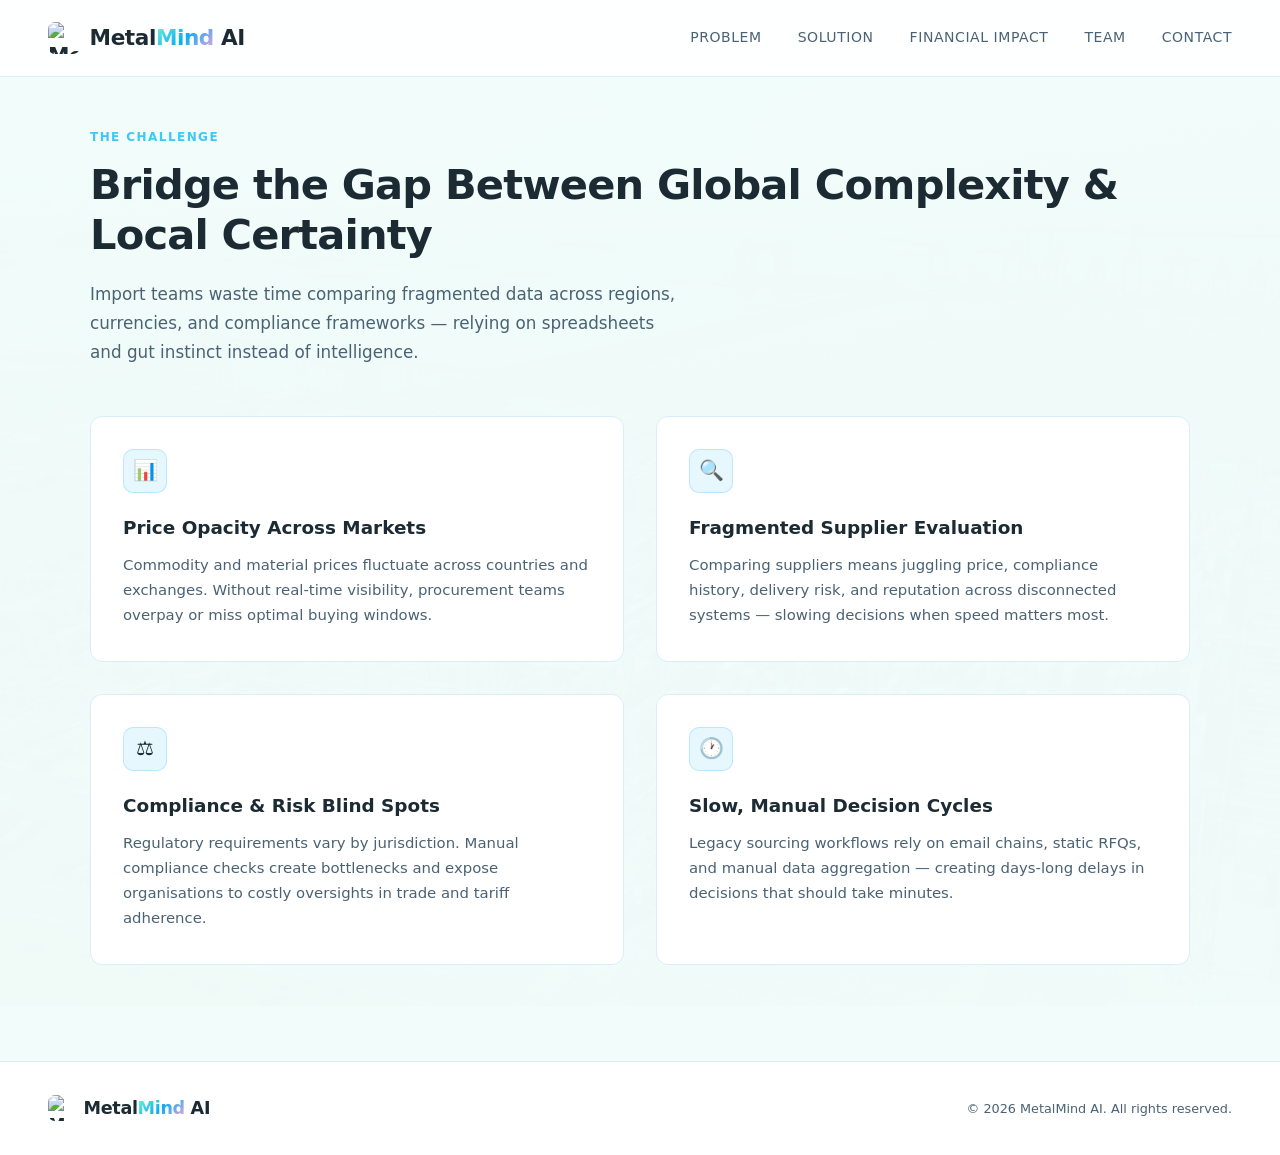
==== challenge.html @ c337da90 "Split landing page into multi-page site with shared stylesheet - Extract inline CSS (~860 lines) to " ====
<!DOCTYPE html>
<html lang="en">
<head>
<meta charset="UTF-8">
<meta name="viewport" content="width=device-width, initial-scale=1.0">
<title>The Challenge — MetalMind AI</title>
<link rel="icon" type="image/jpeg" href="Logo/Logo.png">
<link rel="stylesheet" href="styles.css">
</head>
<body>

<!-- NAV -->
<nav>
  <div class="nav-logo">
    <a href="index.html" style="display:flex;align-items:center;gap:0.6rem;text-decoration:none;color:inherit;">
      <img src="Logo/Logo.png" alt="MetalMind AI" class="nav-logo-img">
      <span class="nav-logo-name">Metal<span>Mind</span> AI</span>
    </a>
  </div>
  <div class="nav-links">
    <a href="challenge.html">Problem</a>
    <a href="solution.html">Solution</a>
    <a href="financial-impact.html">Financial Impact</a>
    <a href="index.html#team">Team</a>
    <a href="index.html#contact">Contact</a>
  </div>
</nav>

<!-- PROBLEM -->
<section class="problem" id="problem" style="padding-top: 8rem;">
  <div class="container">
    <div class="section-label">The Challenge</div>
    <h2>Bridge the Gap Between Global Complexity &amp; Local Certainty</h2>
    <p class="section-desc">Import teams waste time comparing fragmented data across regions, currencies, and compliance frameworks — relying on spreadsheets and gut instinct instead of intelligence.</p>

    <div class="problem-grid">
      <div class="problem-card reveal">
        <div class="problem-icon">📊</div>
        <h3>Price Opacity Across Markets</h3>
        <p>Commodity and material prices fluctuate across countries and exchanges. Without real-time visibility, procurement teams overpay or miss optimal buying windows.</p>
      </div>
      <div class="problem-card reveal">
        <div class="problem-icon">🔍</div>
        <h3>Fragmented Supplier Evaluation</h3>
        <p>Comparing suppliers means juggling price, compliance history, delivery risk, and reputation across disconnected systems — slowing decisions when speed matters most.</p>
      </div>
      <div class="problem-card reveal">
        <div class="problem-icon">⚖️</div>
        <h3>Compliance &amp; Risk Blind Spots</h3>
        <p>Regulatory requirements vary by jurisdiction. Manual compliance checks create bottlenecks and expose organisations to costly oversights in trade and tariff adherence.</p>
      </div>
      <div class="problem-card reveal">
        <div class="problem-icon">🕐</div>
        <h3>Slow, Manual Decision Cycles</h3>
        <p>Legacy sourcing workflows rely on email chains, static RFQs, and manual data aggregation — creating days-long delays in decisions that should take minutes.</p>
      </div>
    </div>
  </div>
</section>

<!-- FOOTER -->
<footer>
  <div class="nav-logo" style="font-size: 1.1rem;">
    <img src="Logo/Logo.png" alt="MetalMind AI" class="nav-logo-img" style="width:26px;height:26px;">
    <span class="nav-logo-name">Metal<span>Mind</span> AI</span>
  </div>
  <div>© 2026 MetalMind AI. All rights reserved.</div>
</footer>

<script>
  const observer = new IntersectionObserver(
    entries => entries.forEach(e => { if (e.isIntersecting) { e.target.classList.add('in-view'); observer.unobserve(e.target); } }),
    { threshold: 0.12 }
  );
  document.querySelectorAll('.reveal').forEach(el => observer.observe(el));
</script>

</body>
</html>
---- styles.css ----
:root {
    --bg-primary: #ffffff;
    --bg-secondary: #f5feff;
    --bg-card: #ffffff;
    --bg-4: #edfcfa;
    --border: #d8eef8;
    --text-primary: #1c2b33;
    --text-secondary: #4a6274;
    --accent: #0dacf1;
    --accent-2: #3cc8f8;
    --accent-dim: rgba(13, 172, 241, 0.12);
    --accent-glow: rgba(13, 172, 241, 0.30);
    --violet: #71f6d2;
    --violet-2: #5ae8c2;
    --violet-3: #c2fbed;
    --violet-dim: rgba(113, 246, 210, 0.18);
    --green: #71f6d2;
    --yellow: #f5a3e0;
    --accent-gradient: linear-gradient(135deg, #71f6d2 0%, #0dacf1 50%, #f5a3e0 100%);
  }

  *, *::before, *::after { margin: 0; padding: 0; box-sizing: border-box; }

  html { scroll-behavior: smooth; }

  body {
    font-family: 'Segoe UI', system-ui, sans-serif;
    background:
      linear-gradient(rgba(255,255,255,0.95), rgba(255,255,255,0.95)),
      url('bg.jpg') center top / cover no-repeat fixed;
    color: var(--text-primary);
    line-height: 1.65;
    overflow-x: hidden;
  }

  /* ─── NAV ─── */
  nav {
    position: fixed; top: 0; left: 0; right: 0;
    z-index: 100;
    padding: 1.25rem 3rem;
    display: flex; align-items: center; justify-content: space-between;
    background: rgba(255, 255, 255, 0.92);
    backdrop-filter: blur(20px);
    border-bottom: 1px solid var(--border);
  }
  .nav-logo {
    display: flex; align-items: center; gap: 0.6rem;
    font-family: 'Segoe UI', system-ui, sans-serif;
    font-size: 1.35rem; font-weight: 700;
    letter-spacing: -0.02em;
    color: var(--text-primary);
    text-decoration: none;
  }
  .nav-logo-img {
    width: 32px; height: 32px;
    border-radius: 7px;
    object-fit: cover;
    flex-shrink: 0;
  }
  .nav-logo-name span {
    background: var(--accent-gradient);
    -webkit-background-clip: text;
            background-clip: text;
    -webkit-text-fill-color: transparent;
    color: transparent;
  }
  .nav-links { display: flex; gap: 2.25rem; }
  .nav-links a {
    color: var(--text-secondary);
    text-decoration: none;
    font-size: 0.875rem;
    font-weight: 500;
    letter-spacing: 0.04em;
    text-transform: uppercase;
    transition: color 0.3s;
  }
  .nav-links a:hover { color: var(--accent); }

  /* ─── HERO ─── */
  .hero {
    min-height: 100vh;
    display: flex; flex-direction: column;
    align-items: center; justify-content: center;
    text-align: center;
    padding: 8rem 2rem 5rem;
    position: relative;
    overflow: hidden;
  }
  .hero::before {
    content: '';
    position: absolute; inset: 0;
    background:
      radial-gradient(ellipse 60% 50% at 50% 40%, rgba(13, 172, 241, 0.10) 0%, transparent 70%),
      radial-gradient(ellipse 40% 35% at 70% 60%, rgba(245, 163, 224, 0.08) 0%, transparent 70%);
    pointer-events: none;
    animation: auroraDrift 20s ease-in-out infinite;
  }
  @keyframes auroraDrift {
    0%   { transform: translate(0, 0)   scale(1); }
    33%  { transform: translate(2%, -3%) scale(1.04); }
    66%  { transform: translate(-3%, 2%) scale(1.07); }
    100% { transform: translate(0, 0)   scale(1); }
  }
  .hero-logo {
    width: min(410px, 45vw);
    height: auto;
    border-radius: 0;
    object-fit: cover;
    margin-bottom: 1.75rem;
    box-shadow: none;
    animation: fadeUp 0.8s ease both;
  }

  .hero-badge {
    display: inline-flex; align-items: center; gap: 0.5rem;
    background: rgba(13, 172, 241, 0.22);
    border: 1px solid rgba(13, 172, 241, 0.55);
    border-radius: 100px;
    padding: 0.4rem 1.1rem;
    font-size: 0.8rem;
    font-weight: 600;
    color: #0a2a3d;
    letter-spacing: 0.06em;
    text-transform: uppercase;
    margin-bottom: 2rem;
    animation: fadeUp 0.8s ease both;
  }
  .hero-badge::before {
    content: '';
    width: 8px; height: 8px;
    border-radius: 50%;
    background: var(--accent);
    flex-shrink: 0;
    animation: pulseRing 2.4s ease-out infinite;
  }
  @keyframes pulseRing {
    0%   { box-shadow: 0 0 0 0    rgba(13, 172, 241, 0.60); opacity: 1; }
    70%  { box-shadow: 0 0 0 10px rgba(13, 172, 241, 0);    opacity: 1; }
    100% { box-shadow: 0 0 0 0    rgba(13, 172, 241, 0);    opacity: 1; }
  }

  h1 {
    font-family: 'Segoe UI', system-ui, sans-serif;
    font-size: clamp(2.5rem, 5.5vw, 4.5rem);
    font-weight: 700;
    line-height: 1.1;
    letter-spacing: -0.03em;
    max-width: 820px;
    animation: fadeUp 0.8s 0.1s ease both;
  }
  h1 em {
    font-style: italic;
    padding-right: 0.12em;
    background: var(--accent-gradient);
    background-size: 200% 100%;
    -webkit-background-clip: text;
            background-clip: text;
    -webkit-text-fill-color: transparent;
    color: transparent;
  }

  .hero-sub {
    max-width: 560px;
    margin-top: 1.5rem;
    font-size: 1.1rem;
    color: var(--text-secondary);
    line-height: 1.7;
    animation: fadeUp 0.8s 0.2s ease both;
  }

  .hero-ctas {
    display: flex; gap: 1rem;
    margin-top: 2.5rem;
    animation: fadeUp 0.8s 0.3s ease both;
  }
  .btn {
    display: inline-flex; align-items: center; gap: 0.5rem;
    padding: 0.85rem 2rem;
    border-radius: 8px;
    font-family: 'Segoe UI', system-ui, sans-serif;
    font-size: 0.95rem;
    font-weight: 600;
    text-decoration: none;
    cursor: pointer;
    transition: all 0.3s;
    border: none;
  }
  .btn-primary {
    background: #0457cb;
    color: #fff;
  }
  .btn-primary:hover {
    background: #0171e3;
    box-shadow: 0 8px 30px rgba(4,87,203,0.35), 0 0 0 1px rgba(113,246,210,0.30);
    transform: translateY(-2px);
  }
  .btn-secondary {
    background: transparent;
    color: var(--text-primary);
    border: 1px solid var(--border);
  }
  .btn-secondary:hover {
    border-color: var(--accent);
    color: var(--accent);
  }

  .hero-metrics {
    display: flex; gap: 3rem;
    margin-top: 4rem;
    padding-top: 3rem;
    border-top: 1px solid var(--border);
    animation: fadeUp 0.8s 0.4s ease both;
  }
  .metric { text-align: center; }
  .metric-value {
    font-family: 'Segoe UI', system-ui, sans-serif;
    font-size: 2rem; font-weight: 700;
    background: linear-gradient(135deg, #1a8fd1 0%, #0a52a0 50%, #0d3478 100%);
    background-size: 200% 100%;
    -webkit-background-clip: text;
            background-clip: text;
    -webkit-text-fill-color: transparent;
    color: transparent;
  }
  .metric-label {
    font-size: 0.78rem;
    color: var(--text-secondary);
    text-transform: uppercase;
    letter-spacing: 0.08em;
    margin-top: 0.25rem;
  }

  @keyframes fadeUp {
    from { opacity: 0; transform: translateY(24px); }
    to { opacity: 1; transform: translateY(0); }
  }

  /* ─── SECTIONS ─── */
  section { padding: 6rem 2rem; }

  .container {
    max-width: 1100px;
    margin: 0 auto;
  }

  .section-label {
    font-size: 0.75rem;
    font-weight: 600;
    letter-spacing: 0.12em;
    text-transform: uppercase;
    color: var(--accent);
    margin-bottom: 0.75rem;
  }

  h2 {
    font-family: 'Segoe UI', system-ui, sans-serif;
    font-size: clamp(1.8rem, 3.5vw, 2.6rem);
    font-weight: 700;
    letter-spacing: -0.02em;
    line-height: 1.2;
    margin-bottom: 1.25rem;
  }

  .section-desc {
    color: var(--text-secondary);
    font-size: 1.05rem;
    max-width: 600px;
    line-height: 1.75;
  }

  /* ─── PROBLEM ─── */
  .problem { background: rgba(237,252,250,0.72); }

  .problem-grid {
    display: grid;
    grid-template-columns: 1fr 1fr;
    gap: 2rem;
    margin-top: 3rem;
  }
  .problem-card {
    background: var(--bg-card);
    border: 1px solid var(--border);
    border-radius: 12px;
    padding: 2rem;
    position: relative;
    transition: border-color 0.3s, box-shadow 0.3s, transform 0.3s;
    overflow: hidden;
  }
  .problem-card::before {
    content: '';
    position: absolute; top: 0; left: 0; right: 0; height: 3px;
    background: var(--accent-gradient);
    opacity: 0;
    transition: opacity 0.3s;
  }
  .problem-card:hover::before { opacity: 1; }
  .problem-card:hover {
    border-color: rgba(13, 172, 241, 0.40);
    box-shadow: 0 8px 32px rgba(13,172,241,0.10);
    transform: translateY(-4px);
  }
  .problem-icon {
    width: 44px; height: 44px;
    border-radius: 10px;
    background: rgba(13, 172, 241, 0.10);
    border: 1px solid rgba(13, 172, 241, 0.20);
    display: flex; align-items: center; justify-content: center;
    font-size: 1.25rem;
    margin-bottom: 1.25rem;
  }
  .problem-card h3 {
    font-family: 'Segoe UI', system-ui, sans-serif;
    font-size: 1.15rem;
    font-weight: 600;
    margin-bottom: 0.6rem;
  }
  .problem-card p {
    color: var(--text-secondary);
    font-size: 0.93rem;
    line-height: 1.7;
  }

  /* ─── SOLUTION ─── */
  .solution-content {
    display: grid;
    grid-template-columns: 1fr 1fr;
    gap: 4rem;
    align-items: start;
    margin-top: 3rem;
  }
  .solution-text p {
    color: var(--text-secondary);
    font-size: 1rem;
    line-height: 1.8;
    margin-bottom: 1.5rem;
  }
  .solution-features { display: flex; flex-direction: column; gap: 1.25rem; }
  .feature {
    display: flex; align-items: flex-start; gap: 1rem;
    padding: 1.25rem 1.5rem;
    background: var(--bg-card);
    border: 1px solid var(--border);
    border-radius: 10px;
    transition: border-color 0.3s;
  }
  .feature:hover {
    border-color: rgba(113, 246, 210, 0.55);
    box-shadow: 0 4px 20px rgba(113, 246, 210, 0.12);
  }
  .feature-dot {
    width: 8px; height: 8px;
    border-radius: 50%;
    background: var(--violet-2);
    margin-top: 6px;
    flex-shrink: 0;
    box-shadow: 0 0 8px rgba(113, 246, 210, 0.6);
  }
  .feature h4 {
    font-size: 0.95rem;
    font-weight: 600;
    margin-bottom: 0.25rem;
  }
  .feature p {
    color: var(--text-secondary);
    font-size: 0.88rem;
    line-height: 1.6;
  }

  /* ─── PRICING ─── */
  .pricing { background: rgba(237,252,250,0.72); }
  .pricing-layout {
    display: grid;
    grid-template-columns: 1fr 1fr;
    gap: 3rem;
    margin-top: 3rem;
    align-items: start;
  }
  .pricing-card {
    background: var(--bg-card);
    border: 2px solid var(--accent);
    border-radius: 14px;
    padding: 2.5rem;
    position: relative;
    overflow: hidden;
  }
  .pricing-card::before {
    content: '';
    position: absolute; top: 0; left: 0; right: 0;
    height: 3px;
    background: linear-gradient(90deg, var(--accent), var(--violet));
  }
  .pricing-badge {
    display: inline-block;
    background: var(--accent);
    color: #fff;
    font-size: 0.7rem;
    font-weight: 700;
    letter-spacing: 0.08em;
    text-transform: uppercase;
    padding: 0.3rem 0.8rem;
    border-radius: 100px;
    margin-bottom: 1.25rem;
  }
  .pricing-amount {
    font-family: 'Segoe UI', system-ui, sans-serif;
    font-size: 3.2rem;
    font-weight: 700;
    line-height: 1;
  }
  .pricing-amount span {
    font-size: 1.1rem;
    font-weight: 400;
    color: var(--text-secondary);
    font-family: 'Segoe UI', system-ui, sans-serif;
  }
  .pricing-target {
    font-size: 0.95rem;
    color: var(--text-secondary);
    margin-top: 0.5rem;
    margin-bottom: 1.5rem;
    line-height: 1.6;
  }
  .pricing-features {
    list-style: none;
    display: flex; flex-direction: column;
    gap: 0.65rem;
  }
  .pricing-features li {
    display: flex; align-items: center; gap: 0.6rem;
    font-size: 0.9rem;
    color: var(--text-secondary);
  }
  .pricing-features li::before {
    content: '✓';
    color: var(--green);
    font-weight: 700;
    font-size: 0.85rem;
  }
  .pricing-strategy {
    display: flex; flex-direction: column;
    gap: 1.25rem;
  }
  .strategy-card {
    background: var(--bg-card);
    border: 1px solid var(--border);
    border-radius: 10px;
    padding: 1.5rem;
    transition: border-color 0.3s;
  }
  .strategy-card:hover { border-color: rgba(13, 172, 241, 0.40); }
  .strategy-phase {
    font-family: 'Consolas', monospace;
    font-size: 0.7rem;
    color: var(--accent-2);
    letter-spacing: 0.1em;
    text-transform: uppercase;
    margin-bottom: 0.5rem;
  }
  .strategy-card h4 {
    font-size: 1rem;
    font-weight: 600;
    margin-bottom: 0.35rem;
  }
  .strategy-card p {
    font-size: 0.88rem;
    color: var(--text-secondary);
    line-height: 1.65;
  }

  /* ─── GROWTH ─── */
  .growth-grid {
    display: grid;
    grid-template-columns: 1fr 1fr;
    gap: 2rem;
    margin-top: 3rem;
  }
  .chart-card {
    background: var(--bg-card);
    border: 1px solid var(--border);
    border-radius: 14px;
    padding: 2rem;
  }
  .chart-card h3 {
    font-family: 'Segoe UI', system-ui, sans-serif;
    font-size: 1.15rem;
    margin-bottom: 0.25rem;
  }
  .chart-card .chart-subtitle {
    font-size: 0.8rem;
    color: var(--text-secondary);
    margin-bottom: 1.5rem;
  }
  .chart-area {
    width: 100%;
    height: 240px;
    position: relative;
  }
  .chart-area canvas {
    width: 100% !important;
    height: 100% !important;
  }
  .kpi-row {
    display: grid;
    grid-template-columns: repeat(4, 1fr);
    gap: 1.25rem;
    margin-top: 2rem;
  }
  .kpi-card {
    background: var(--bg-card);
    border: 1px solid var(--border);
    border-radius: 10px;
    padding: 1.5rem;
    text-align: center;
    transition: border-color 0.3s;
  }
  .kpi-card:hover { border-color: rgba(13, 172, 241, 0.40); }
  .kpi-value {
    font-family: 'Segoe UI', system-ui, sans-serif;
    font-size: 1.6rem;
    font-weight: 700;
    background: var(--accent-gradient);
    background-size: 200% 100%;
    -webkit-background-clip: text;
            background-clip: text;
    -webkit-text-fill-color: transparent;
    color: transparent;
  }
  .kpi-label {
    font-size: 0.75rem;
    color: var(--text-secondary);
    text-transform: uppercase;
    letter-spacing: 0.08em;
    margin-top: 0.3rem;
  }
  .projections-table {
    margin-top: 2rem;
    background: var(--bg-card);
    border: 1px solid var(--border);
    border-radius: 14px;
    overflow: hidden;
  }
  .projections-table table {
    width: 100%;
    border-collapse: collapse;
    font-size: 0.88rem;
  }
  .projections-table thead {
    background: var(--accent-dim);
  }
  .projections-table th {
    text-align: left;
    padding: 1rem 1.25rem;
    font-size: 0.75rem;
    font-weight: 600;
    text-transform: uppercase;
    letter-spacing: 0.08em;
    color: var(--text-primary);
    border-bottom: 1px solid var(--border);
  }
  .projections-table td {
    padding: 0.85rem 1.25rem;
    border-bottom: 1px solid var(--border);
    color: var(--text-secondary);
  }
  .projections-table tr:last-child td { border-bottom: none; }
  .projections-table tbody tr:hover { background: rgba(13,172,241,0.05); }
  .projections-table .highlight {
    color: var(--text-primary);
    font-weight: 600;
  }
  .projections-table .revenue-cell {
    color: #0457cb;
    font-family: 'Consolas', monospace;
    font-weight: 500;
  }

  /* ─── TEAM ─── */
  .team-grid {
    display: grid;
    grid-template-columns: repeat(auto-fit, minmax(190px, 1fr));
    gap: 1.5rem;
    margin-top: 3rem;
  }
  .team-card {
    background: var(--bg-card);
    border: 1px solid var(--border);
    border-radius: 12px;
    padding: 2rem 1.5rem;
    text-align: center;
    transition: border-color 0.3s, transform 0.3s, box-shadow 0.3s;
    overflow: hidden;
    position: relative;
  }
  .team-card::before {
    content: '';
    position: absolute; top: 0; left: 0; right: 0; height: 3px;
    background: linear-gradient(90deg, var(--accent) 0%, var(--green) 100%);
    opacity: 0;
    transition: opacity 0.3s;
  }
  .team-card:hover {
    border-color: rgba(13, 172, 241, 0.40);
    transform: translateY(-4px);
    box-shadow: 0 10px 32px rgba(13,172,241,0.10);
  }
  .team-card:hover::before { opacity: 1; }
  .team-avatar {
    width: 112px; height: 112px;
    border-radius: 50%;
    background: linear-gradient(135deg, rgba(13,172,241,0.10), rgba(113,246,210,0.12));
    border: 2px solid rgba(13,172,241,0.22);
    display: flex; align-items: center; justify-content: center;
    margin: 0 auto 1rem;
    font-family: 'Segoe UI', system-ui, sans-serif;
    font-size: 1.1rem;
    font-weight: 700;
    background-clip: padding-box;
    color: var(--accent-2);
    overflow: hidden;
  }
  .team-avatar img {
    width: 100%; height: 100%;
    object-fit: cover;
    border-radius: 50%;
  }
  .team-card h3 {
    font-size: 1rem;
    font-weight: 600;
    margin-bottom: 0.3rem;
  }
  .team-card p {
    color: var(--text-secondary);
    font-size: 0.8rem;
    line-height: 1.5;
  }

  /* ─── CTA / CONTACT ─── */
  .cta {
    background: rgba(237,252,250,0.72);
    text-align: center;
    padding: 5rem 2rem;
  }
  .cta-inner {
    max-width: 620px;
    margin: 0 auto;
  }
  .cta-inner h2 { margin-bottom: 1rem; }
  .cta-inner .section-desc {
    max-width: 100%;
    margin-bottom: 2rem;
  }
  .contact-row {
    display: flex;
    align-items: center;
    justify-content: center;
    gap: 2rem;
    flex-wrap: wrap;
    margin-top: 1.5rem;
  }
  .contact-item {
    display: flex; align-items: center; gap: 0.5rem;
    font-size: 0.9rem;
    color: var(--text-secondary);
  }
  .contact-item a {
    color: var(--accent);
    text-decoration: none;
    transition: opacity 0.3s;
  }
  .contact-item a:hover { opacity: 0.7; }

  /* ─── FOOTER ─── */
  footer {
    padding: 2rem 3rem;
    border-top: 1px solid var(--border);
    display: flex;
    align-items: center;
    justify-content: space-between;
    font-size: 0.8rem;
    color: var(--text-secondary);
  }

  /* ─── SECTION LABEL ─── */
  .section-label { color: var(--accent-2); }

  /* ─── SCROLL REVEAL ─── */
  .reveal {
    opacity: 0;
    transform: translateY(18px);
    transition: opacity 0.55s ease, transform 0.55s ease;
  }
  .reveal.in-view {
    opacity: 1;
    transform: translateY(0);
  }
  .reveal:nth-child(2) { transition-delay: 0.08s; }
  .reveal:nth-child(3) { transition-delay: 0.16s; }
  .reveal:nth-child(4) { transition-delay: 0.24s; }

  /* ─── EBITDA MODEL ─── */
  .ebitda { background: rgba(237,252,250,0.72); }
  .ebitda-intro {
    color: var(--text-secondary);
    font-size: 1.05rem;
    max-width: 680px;
    line-height: 1.75;
    margin-bottom: 2.5rem;
  }
  .ebitda .kpi-row { margin-bottom: 3rem; margin-top: 0; }
  .kpi-card.highlight-card { border-color: var(--accent); }
  .ebitda-grid {
    display: grid;
    grid-template-columns: 1fr 1fr;
    gap: 2rem;
    margin-bottom: 2.5rem;
  }
  .ebitda-chart-card {
    background: var(--bg-card);
    border: 1px solid var(--border);
    border-radius: 14px;
    padding: 2rem;
  }
  .ebitda-chart-card h3 {
    font-size: 1.15rem;
    margin-bottom: 0.25rem;
  }
  .ebitda-chart-card .chart-subtitle {
    font-size: 0.8rem;
    color: var(--text-secondary);
    margin-bottom: 1.5rem;
  }
  .ebitda-table-wrap {
    background: var(--bg-card);
    border: 1px solid var(--border);
    border-radius: 14px;
    overflow: hidden;
    margin-bottom: 2.5rem;
  }
  .ebitda-table-wrap table {
    width: 100%;
    border-collapse: collapse;
    font-size: 0.88rem;
  }
  .ebitda-table-wrap thead { background: var(--accent-dim); }
  .ebitda-table-wrap th {
    text-align: left;
    padding: 1rem 1.5rem;
    font-size: 0.75rem;
    font-weight: 600;
    text-transform: uppercase;
    letter-spacing: 0.08em;
    color: var(--text-primary);
    border-bottom: 1px solid var(--border);
  }
  .ebitda-table-wrap th:not(:first-child) { text-align: right; }
  .ebitda-table-wrap td {
    padding: 0.85rem 1.5rem;
    border-bottom: 1px solid var(--border);
    color: var(--text-secondary);
  }
  .ebitda-table-wrap td:not(:first-child) {
    text-align: right;
    font-family: 'Consolas', monospace;
    font-size: 0.85rem;
  }
  .ebitda-table-wrap tr:last-child td { border-bottom: none; }
  .ebitda-table-wrap tbody tr:hover { background: rgba(13,172,241,0.05); }
  .ebitda-table-wrap .row-label { color: var(--text-primary); font-weight: 500; }
  .ebitda-table-wrap .ebitda-row td {
    color: #0457cb;
    font-weight: 700;
    border-top: 2px solid var(--border);
  }
  .ebitda-table-wrap .improvement-row td { color: var(--violet-2); font-weight: 700; }
  .ebitda-table-wrap .savings-cell { color: var(--violet-2); }
  .ebitda-table-wrap .delta-col { color: var(--violet-2); }
  .assumptions-grid {
    display: grid;
    grid-template-columns: repeat(auto-fit, minmax(220px, 1fr));
    gap: 1rem;
  }
  .assumption-card {
    background: var(--bg-card);
    border: 1px solid var(--border);
    border-radius: 10px;
    padding: 1.25rem 1.5rem;
    transition: border-color 0.3s;
  }
  .assumption-card:hover { border-color: rgba(13, 172, 241, 0.40); }
  .assumption-label {
    font-size: 0.75rem;
    color: var(--text-secondary);
    text-transform: uppercase;
    letter-spacing: 0.08em;
    margin-bottom: 0.35rem;
  }
  .assumption-value {
    font-family: 'Consolas', monospace;
    font-size: 1.1rem;
    font-weight: 600;
    color: var(--text-primary);
  }
  .assumption-value.accent { color: var(--accent); }
  .assumption-value.teal { color: var(--violet-2); }

  /* ─── RESPONSIVE ─── */
  @media (max-width: 768px) {
    nav { padding: 1rem 1.5rem; }
    .nav-links { display: none; }
    .hero-metrics { flex-direction: column; gap: 1.5rem; }
    .problem-grid { grid-template-columns: 1fr; }
    .solution-content { grid-template-columns: 1fr; gap: 2rem; }
    .hero-ctas { flex-direction: column; align-items: center; }
    .pricing-layout { grid-template-columns: 1fr; }
    .ebitda-grid { grid-template-columns: 1fr; }
    .ebitda-table-wrap { overflow-x: auto; }
    .assumptions-grid { grid-template-columns: 1fr 1fr; }
    .growth-grid { grid-template-columns: 1fr; }
    .kpi-row { grid-template-columns: 1fr 1fr; }
    .team-grid { grid-template-columns: 1fr 1fr; }
    footer { flex-direction: column; gap: 0.5rem; text-align: center; }
    .partners-grid { grid-template-columns: repeat(2, 1fr); }
  }

  /* ─── PARTNERS ─── */
  .partners-grid {
    display: grid;
    grid-template-columns: repeat(auto-fit, minmax(160px, 1fr));
    gap: 1.25rem;
    margin-top: 3rem;
    align-items: stretch;
  }
  .partner-card {
    background: var(--bg-card);
    border: 1px solid var(--border);
    border-radius: 12px;
    padding: 1.75rem 1.25rem;
    display: flex;
    align-items: center;
    justify-content: center;
    min-height: 120px;
    transition: transform 0.25s ease, box-shadow 0.25s ease;
  }
  .partner-card:hover {
    transform: translateY(-4px);
    box-shadow: 0 10px 32px rgba(13,172,241,0.10);
  }
  .partner-card img {
    max-width: 100%;
    max-height: 72px;
    width: auto;
    height: auto;
    object-fit: contain;
    display: block;
  }
  .members-grid {
    grid-template-columns: minmax(200px, 260px);
    justify-content: center;
  }

  /* ─── SECTION NAV ─── */
  .section-nav { padding: 5rem 0; }
  .section-nav-grid {
    display: grid; gap: 1.5rem;
    grid-template-columns: repeat(auto-fit, minmax(280px, 1fr));
  }
  .section-nav-card {
    display: block;
    padding: 2rem;
    background: var(--bg-card);
    border: 1px solid var(--border);
    border-radius: 14px;
    text-decoration: none;
    color: inherit;
    transition: transform 0.2s, border-color 0.2s, box-shadow 0.2s;
  }
  .section-nav-card:hover {
    transform: translateY(-4px);
    border-color: var(--accent);
    box-shadow: 0 12px 32px rgba(13,172,241,0.12);
  }
  .section-nav-card h3 { margin: 0.75rem 0; }
  .section-nav-card p { color: var(--text-secondary); font-size: 0.95rem; }
  .section-nav-cta { display: inline-block; margin-top: 1rem; color: var(--accent); font-weight: 600; }
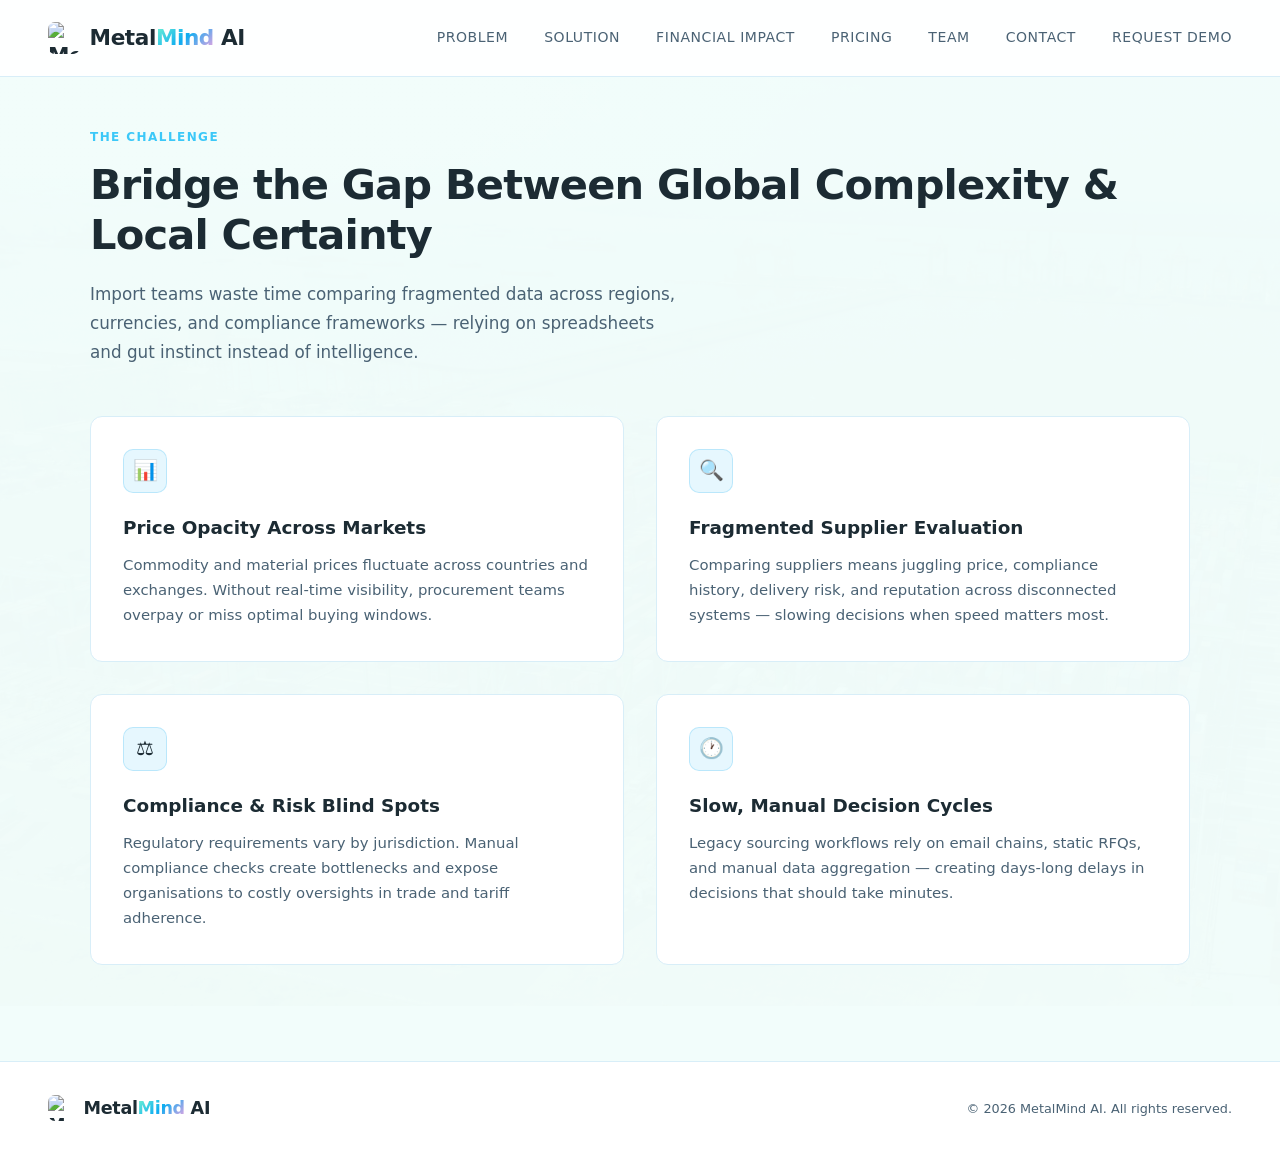
==== commit 1df345ad: "Fix logo link to use ./ instead of index.html Co-Authored-By: Claude Sonnet 4.6 <noreply@anthropic.c" ====
--- a/challenge.html
+++ b/challenge.html
@@ -12,7 +12,7 @@
 <!-- NAV -->
 <nav>
   <div class="nav-logo">
-    <a href="index.html" style="display:flex;align-items:center;gap:0.6rem;text-decoration:none;color:inherit;">
+    <a href="./" style="display:flex;align-items:center;gap:0.6rem;text-decoration:none;color:inherit;">
       <img src="Logo/Logo.png" alt="MetalMind AI" class="nav-logo-img">
       <span class="nav-logo-name">Metal<span>Mind</span> AI</span>
     </a>
@@ -21,8 +21,10 @@
     <a href="challenge.html">Problem</a>
     <a href="solution.html">Solution</a>
     <a href="financial-impact.html">Financial Impact</a>
+    <a href="pricing.html">Pricing</a>
     <a href="index.html#team">Team</a>
     <a href="index.html#contact">Contact</a>
+    <a href="#" class="nav-demo-btn" onclick="return false;">Request Demo</a>
   </div>
 </nav>
 
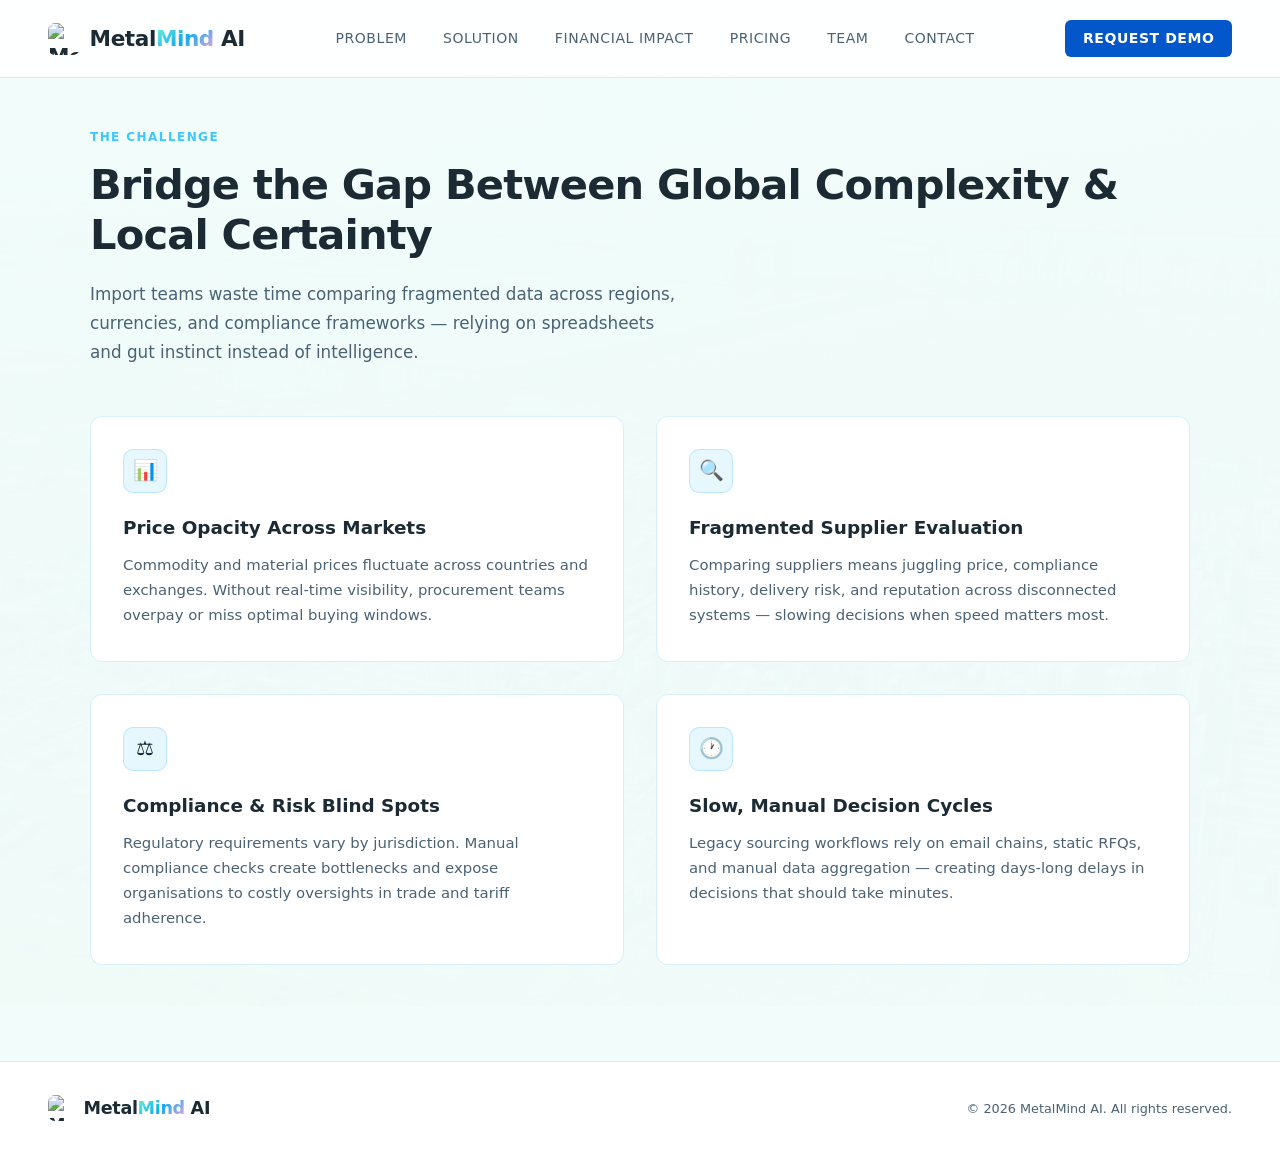
==== commit 0d379bd4: "Show Request Demo button on mobile by moving it outside nav-links Co-Authored-By: Claude Sonnet 4.6 " ====
--- a/challenge.html
+++ b/challenge.html
@@ -22,10 +22,10 @@
     <a href="solution.html">Solution</a>
     <a href="financial-impact.html">Financial Impact</a>
     <a href="pricing.html">Pricing</a>
-    <a href="index.html#team">Team</a>
-    <a href="index.html#contact">Contact</a>
-    <a href="#" class="nav-demo-btn" onclick="return false;">Request Demo</a>
+    <a href="./#team">Team</a>
+    <a href="./#contact">Contact</a>
   </div>
+  <a href="#" class="nav-demo-btn" onclick="return false;">Request Demo</a>
 </nav>
 
 <!-- PROBLEM -->
--- a/styles.css
+++ b/styles.css
@@ -64,7 +64,7 @@
     -webkit-text-fill-color: transparent;
     color: transparent;
   }
-  .nav-links { display: flex; gap: 2.25rem; }
+  .nav-links { display: flex; align-items: center; gap: 2.25rem; }
   .nav-links a {
     color: var(--text-secondary);
     text-decoration: none;
@@ -75,6 +75,24 @@
     transition: color 0.3s;
   }
   .nav-links a:hover { color: var(--accent); }
+  .nav-demo-btn {
+    padding: 0.45rem 1.1rem;
+    border-radius: 6px;
+    background: #0457cb;
+    color: #fff !important;
+    font-size: 0.875rem;
+    font-weight: 600;
+    letter-spacing: 0.04em;
+    text-transform: uppercase;
+    text-decoration: none;
+    transition: background 0.25s, box-shadow 0.25s, transform 0.25s;
+    white-space: nowrap;
+  }
+  .nav-demo-btn:hover {
+    background: #0171e3;
+    box-shadow: 0 8px 30px rgba(4,87,203,0.35), 0 0 0 1px rgba(113,246,210,0.30);
+    transform: translateY(-2px);
+  }
 
   /* ─── HERO ─── */
   .hero {
@@ -465,6 +483,70 @@
     font-size: 0.88rem;
     color: var(--text-secondary);
     line-height: 1.65;
+  }
+
+  .pricing-billing-note {
+    font-size: 0.9rem;
+    color: var(--text-secondary);
+    margin-top: -0.25rem;
+    margin-bottom: 1.25rem;
+  }
+
+  /* ─── SUBSCRIBE FORM ─── */
+  .subscribe-form {
+    background: var(--bg-card);
+    border: 1px solid var(--border);
+    border-radius: 14px;
+    padding: 2rem;
+    display: flex;
+    flex-direction: column;
+    gap: 1rem;
+  }
+  .form-heading {
+    font-weight: 700;
+    font-size: 1.1rem;
+    color: var(--text-primary);
+    margin-bottom: 0.25rem;
+  }
+  .form-group {
+    display: flex;
+    flex-direction: column;
+    gap: 0.4rem;
+  }
+  .form-group label {
+    font-size: 0.75rem;
+    text-transform: uppercase;
+    letter-spacing: 0.08em;
+    color: var(--text-secondary);
+  }
+  .form-group input,
+  .form-group select {
+    padding: 0.75rem 1rem;
+    border: 1px solid var(--border);
+    border-radius: 10px;
+    background: var(--bg-primary);
+    font: inherit;
+    color: var(--text-primary);
+    transition: border-color 0.2s, box-shadow 0.2s;
+  }
+  .form-group input:focus,
+  .form-group select:focus {
+    outline: none;
+    border-color: var(--accent);
+    box-shadow: 0 0 0 3px var(--accent-dim);
+  }
+  .form-check {
+    display: flex;
+    gap: 0.5rem;
+    align-items: flex-start;
+    font-size: 0.85rem;
+    color: var(--text-secondary);
+    cursor: pointer;
+  }
+  .subscribe-form .btn {
+    width: 100%;
+    margin-top: 0.5rem;
+    justify-content: center;
   }
 
   /* ─── GROWTH ─── */
@@ -862,7 +944,7 @@
   .section-nav { padding: 5rem 0; }
   .section-nav-grid {
     display: grid; gap: 1.5rem;
-    grid-template-columns: repeat(auto-fit, minmax(280px, 1fr));
+    grid-template-columns: repeat(2, 1fr);
   }
   .section-nav-card {
     display: block;
